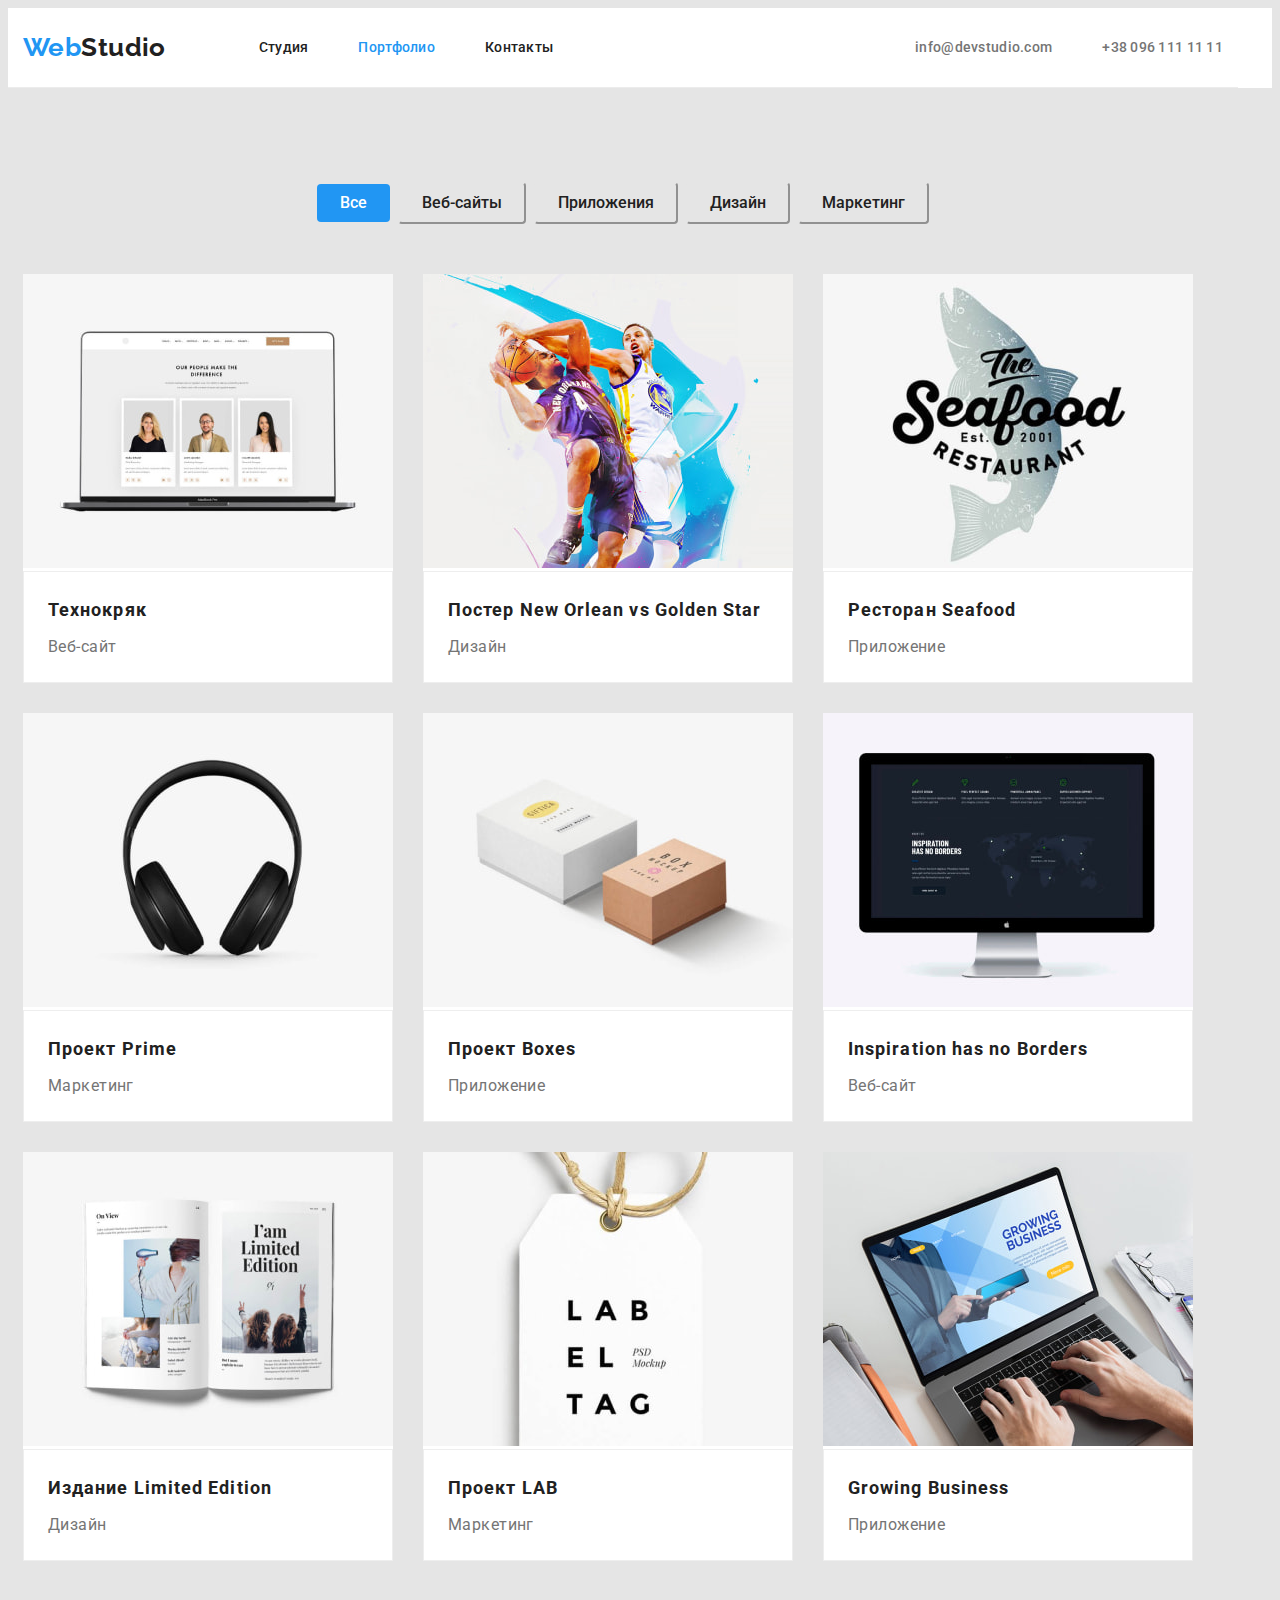
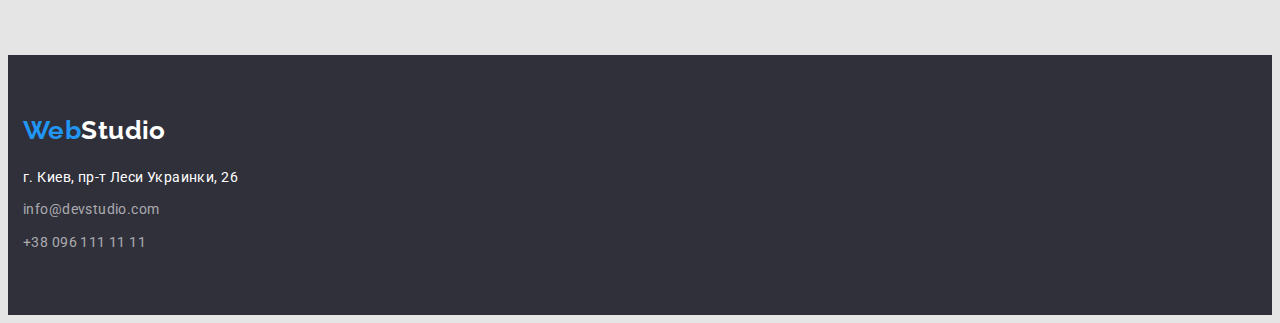
==== portfolio.html @ 458d5ec2 "дз3" ====
<!DOCTYPE html>
<html lang="ru">

    <head>
        <meta charset="UTF-8">
        <meta http-equiv="X-UA-Compatible" content="IE=edge">
        <meta name="viewport" content="width=device-width, initial-scale=1.0">
        <title>Document</title>
        <link rel="preconnect" href="https://fonts.gstatic.com">
        <link href="https://fonts.googleapis.com/css2?family=Raleway:wght@700&family=Roboto:wght@400;500;700;900&display=swap"
            rel="stylesheet">
            <link rel="stylesheet" href="https://cdnjs.cloudflare.com/ajax/libs/modern-normalize/1.0.0/modern-normalize.min.css"
                integrity="sha512-ISS7cAi1PEhQ8jnbJpJZMd29NlhNj4AWYyLOSp2CE/CsHxTCu+r+t0D2yoJudVrd0/8fTVPUVDzY5Tvli75u/g=="
                crossorigin="anonymous" referrerpolicy="no-referrer" />
            <link rel="stylesheet" href="./css/styles.css" />
           
    </head>

    <body>
<header class="header">
    <div class="container header-nav">
        <a href="./index.html" class="logo">Web<span class="logo-part">Studio</span></a>
        <nav>
            <ul class="site-nav list">
                <li class="item">
                    <a href="./index.html" class="link ">Студия</a>
                </li>
                <li class="item">
                    <a href="./portfolio.html" class="link active">Портфолио</a>
                </li>
                <li class="item">
                    <a href="" class="link">Контакты </a>
                </li>
            </ul>
        </nav>
        <ul class="site-contact list">
            <li class="item"> <a href="mailto:info@devstudio.com" class="contact">info@devstudio.com</a></li>
            <li class="item"> <a href="tel:+380961111111" class="contact">+38 096 111 11 11</a> </li>
        </ul>
    </div>
</header>
      
        <main>
            <!-- nav section -->
             <section class="nav-section">
                <div class="container section">
                    <h1 class="content-title">Портфолио</h1>
                
                    <ul  class="nav-list list">
               <li class="item"><button type="button" class="nav-button accent">Все</button></li>
               <li class="item"><button type="button" class="nav-button ">Веб-сайты </button></li>
               <li class="item"><button type="button" class="nav-button ">Приложения </button></li>
               <li class="item"><button type="button" class="nav-button ">Дизайн</button></li>
               <li class="item"><button type="button" class="nav-button ">Маркетинг</button></li>
                </ul>
            
                <ul class="work-list list">
                    <li class="item" >
                        <img  class="img-portfolio" src="./images/img1hw2.jpg" alt="монитор ноутбука с изображением сотрудников">
                      <div class="img-text">
                        <h3 class="work-title">Технокряк</h3>
                        <p class="work-text">Веб-сайт</p>
                    </div>
                    </li>
                    <li class="item" >
                        <img class="img-portfolio" src="./images/img2hw2.jpg" alt="баскетболист блокирует бросок другого баскетболиста" >
                      <div class="img-text">
                        <h3 class="work-title">Постер New Orlean vs Golden Star</h3>
                        <p class="work-text">Дизайн</p>
                        </div>
                    </li>
                    <li class="item" >
                        <img class="img-portfolio" src="./images/img3hw2.jpg" alt="логотип рыбного ресторана" >
                      <div class="img-text"> 
                        <h3 class="work-title">Ресторан Seafood</h3>
                        <p class="work-text">Приложение</p>
                        </div>
                    </li>
                    <li class="item" >
                        <img class="img-portfolio" src="./images/img4hw2.jpg" alt="полноразмерные наушники ">
                      <div class="img-text">
                        <h3 class="work-title">Проект Prime</h3>
                        <p class="work-text">Маркетинг</p>
                        </div>
                    </li>
                    <li class="item" >
                        <img class="img-portfolio" src="./images/img5hw2.jpg" alt="две коробки с макетами">
                      <div class="img-text"> 
                        <h3 class="work-title">Проект Boxes</h3>
                        <p class="work-text">Приложение</p>
                        </div>
                    </li>
                    <li class="item" >
                        <img class="img-portfolio" src="./images/img6hw2.jpg" alt="монитор компютера с изображением главной страницы сайта">
                      <div class="img-text"> 
                        <h3 class="work-title">Inspiration has no Borders</h3>
                        <p class="work-text">Веб-сайт</p>
                        </div>
                    </li>
                    <li class="item" >
                        <img class="img-portfolio" src="./images/img7hw2.jpg" alt="страница книги с изображением женщины держащей в руке фен направленный на лицо">
                      <div class="img-text"> 
                        <h3 class="work-title">Издание Limited Edition</h3>
                        <p class="work-text">Дизайн</p>
                        </div>
                    </li>
                    <li class="item" >
                        <img class="img-portfolio" src="./images/img8hw2.jpg" alt="бирка с названием компании" >
                      <div class="img-text">
                        <h3 class="work-title">Проект LAB</h3>
                        <p class="work-text">Маркетинг</p>
                        </div>
                    </li>
                    <li class="item" >
                        <img class="img-portfolio" src="./images/img9hw2.jpg" alt="человек печатает на ноутбуке" >
                      <div class="img-text"> 
                        <h3 class="work-title">Growing Business</h3>
                        <p class="work-text">Приложение</p>
                        </div>
                    </li>
                </ul>
                </div>
            </section>

        </main>
<footer class="footer">
    <div class="container container-footer">
        <div class="logo-container">
            <a href="./index.html" class="logo">Web<span class="logo-part-footer">Studio</span></a>
        </div>
        <address>
            <p class="address-main"> г. Киев, пр-т Леси Украинки, 26</p>
            <ul class="footer-contact-list list">
                <li class="item"><a href="mailto:info@devstudio.com" class="footer-contact">info@devstudio.com</a></li>
                <li class="item"><a href="tel:+380961111111" class="footer-contact">+38 096 111 11 11</a></li>
            </ul>
        </address>
    </div>
</footer>






        <!--    <footer class="footer">
            <div class="container">
            <a class="logo-container"  href="./index.html" class="logo"><span class="logo">Web</span><span class="logo-part-footer">Studio</span>
            </a>
            <address>
                <p class="address-main"> г. Киев, пр-т Леси Украинки, 26</p>
                <ul class="footer-contact-list list">
                    <li><a href="mailto:info@devstudio.com" class="footer-contact">info@devstudio.com</a></li>
                    <li><a href="tel:+380961111111" class="footer-contact">+38 096 111 11 11</a></li>
                </ul>
            </address>
            </div>
        </footer>  -->
       
        
    </body>
 </html>
---- css/styles.css ----
:root {
  --primary-text-color: #757575;
  --title-text-color: #212121;
  --accent-color: #2196f3;
  --white-color: #ffffff;
  --background-color: #e5e5e5;
  --background-color-hero: #2f303a;
  --portfolio-margin-item: 30px;
}
body {
  background-color: var(--background-color);
  color: var(--primary-text-color);
  font-family: Roboto, sans-serif;
  letter-spacing: 0.03em;
  font-weight: 400;
  font-size: 14px;
}
.container {
  width: 1200px;
  padding-left: 15px;
  padding-right: 15px;
}
h1,
h2,
h3,
h4,
ul,
p {
  margin-top: 0;
  margin-bottom: 0;
  padding-inline-start: 0px;
}

.section {
  padding-top: 94px;
  padding-bottom: 94px;
}
.list {
  list-style: none;
}
.link {
  text-decoration: none;
}

/* header  */

/* header-nav */

.header-nav {
  display: flex;
  align-items: center;
  padding-top: 24px;
  padding-bottom: 24px;
  border-bottom: 1px solid #ececec;
}
/* logo */

.logo {
  color: var(--accent-color);
  font-family: Raleway, sans-serif;
  font-weight: bold;
  font-size: 26px;
  line-height: 1.19;
  text-decoration: none;
}
.logo-part {
  color: var(--title-text-color);
}
.site-nav {
  display: flex;
  margin-left: 93px;
}

.site-nav .item:not(:last-child) {
  margin-right: 50px;
}

.site-nav .link {
  color: var(--title-text-color);
  font-weight: 500;
  line-height: 1.14;
  letter-spacing: 0.02em;
}
.site-nav .link:hover,
.site-nav .link:focus,
.site-nav .link:active,
.link.active {
  color: var(--accent-color);
}
.site-contact {
  display: flex;
  margin-left: auto;
}

.site-contact .item:not(:last-child) {
  margin-right: 50px;
}
.site-contact .contact {
  text-decoration: none;
  color: var(--primary-text-color);
  font-weight: 500;
  line-height: 1.14;
  letter-spacing: 0.02em;
}
.site-contact .contact:hover,
.site-contact .contact:focus {
  color: var(--accent-color);
}
.header {
  background-color: var(--white-color);
}

/* main section */
.hero-container {
  padding-top: 200px;
  padding-bottom: 200px;
}
.hero {
  background-color: var(--background-color-hero);
  text-transform: uppercase;
  text-align: center;
}
.hero .hero-title {
  margin-bottom: 40px;
  color: var(--white-color);
  font-weight: 900;
  font-size: 44px;
  line-height: 1.36;
  letter-spacing: 0.06em;
}

.hero .hero-button {
  border-radius: 4px;
  min-width: 200px;
  padding: 10px 32px;
  border-color: transparent;
  border: 1px;

  color: var(--white-color);
  font: inherit;
  font-weight: bold;
  font-size: 16px;
  line-height: 1.88;
  text-align: center;
  align-items: center;
  letter-spacing: 0.06em;
  background-color: var(--accent-color);
  cursor: pointer;
}

/* content section */

.content-title {
  position: absolute;
  width: 1px;
  height: 1px;
  margin: -1px;
  border: 0;
  padding: 0;

  white-space: nowrap;
  clip-path: inset(100%);
  clip: rect(0 0 0 0);
  overflow: hidden;
}
.content-list {
  display: flex;
}
.content-list .item:not(:last-child) {
  margin-right: 30px;
}

.content-list-title {
  margin-bottom: 10px;

  color: var(--title-text-color);
  font-weight: bold;
  line-height: 1.14;
  text-transform: uppercase;
}
.content-list .content-text {
  line-height: 1.71;
}

/* images content section */
.images-list {
  display: flex;
}

.images-list .item:not(:last-child) {
  margin-right: 30px;
}
.images-section-title {
  margin-bottom: 50px;
  color: var(--title-text-color);

  font-weight: bold;
  font-size: 36px;
  line-height: 1.17;
  text-align: center;
}

/* team section */
.team-section {
  background-color: var();
}
.team-section-title {
  margin-bottom: 50px;

  color: var(--title-text-color);
  font-weight: bold;
  font-size: 36px;
  line-height: 1.17;
  text-align: center;
}
.team-list {
  display: flex;
}
.team-list .item:not(:last-child) {
  margin-right: 30px;
}

.team-list .team-title {
  margin-bottom: 10px;

  color: var(--title-text-color);
  font-weight: 500;
  font-size: 16px;
  line-height: 1.19;
  text-align: center;
}
.team-list .team-text {
  font-size: 16px;
  line-height: 1.19;
  text-align: center;
}
.img {
  margin-bottom: 30px;
}
/* footer  */
.footer {
  background-color: var(--background-color-hero);
}
.address-main {
  font-style: normal;
  color: var(--white-color);
  line-height: 1.71;
}
.footer-contact-list .footer-contact {
  font-style: normal;
  text-decoration: none;
  line-height: 1.71;
  color: rgba(255, 255, 255, 0.6);
}
.logo-part-footer {
  color: var(--white-color);
}
.logo-container {
  margin-bottom: 20px;
}
.footer-contact-list .item {
  margin-top: 9px;
}
.container-footer {
  padding-top: 60px;
  padding-bottom: 60px;
}
/* portfolio */
.nav-section {
  background-color: var(--background-color);
}

.button-container {
  display: flex;
}
.nav-list {
  display: flex;
  align-items: center;
  justify-content: center;
  margin-bottom: 50px;
}
.nav-list .item:not(:last-child) {
  margin-right: 8px;
}

.nav-list .nav-button {
  background: var(--background-color);
  border-radius: 4px;
  border-color: var(--background-color);
  padding-left: 22px;
  padding-right: 22px;
  padding-top: 6px;
  padding-bottom: 6px;
  min-width: 73px;

  color: var(--title-text-color);
  font: inherit;
  font-weight: 500;
  font-size: 16px;
  line-height: 1.62;
  text-align: center;
  cursor: pointer;
}
.nav-list .nav-button:hover,
.nav-list .nav-button:focus {
  color: var(--white-color);
  background-color: var(--accent-color);
}
.nav-button.accent {
  border: 1px;
  color: var(--white-color);
  background-color: var(--accent-color);
  border-color: transparent;
}
.work-list {
  padding: 0;
  margin: 0;
  list-style: none;
  display: flex;
  flex-wrap: wrap;
  margin-top: calc(-1 * var(--portfolio-margin-item));
  margin-left: calc(-1 * var(--portfolio-margin-item));
}
.work-list .item {
  flex-basis: calc(100% / 3- var(--portfolio-margin-item));
  margin-top: var(--portfolio-margin-item);
  margin-left: var(--portfolio-margin-item);
  background-color: var(--white-color);
}
.img-text {
  padding-left: 24px;
  padding-right: 24px;
  padding-top: 20px;
  padding-bottom: 20px;
  border: 1px solid #eeeeee;
}
.work-list .work-title {
  color: var(--title-text-color);
  font-weight: bold;
  font-size: 18px;
  line-height: 2;
  letter-spacing: 0.06em;
  margin-bottom: 4px;
}
.work-list .work-text {
  font-size: 16px;
  line-height: 1.87;
}
.img-portfolio {
  max-width: 100%;
}
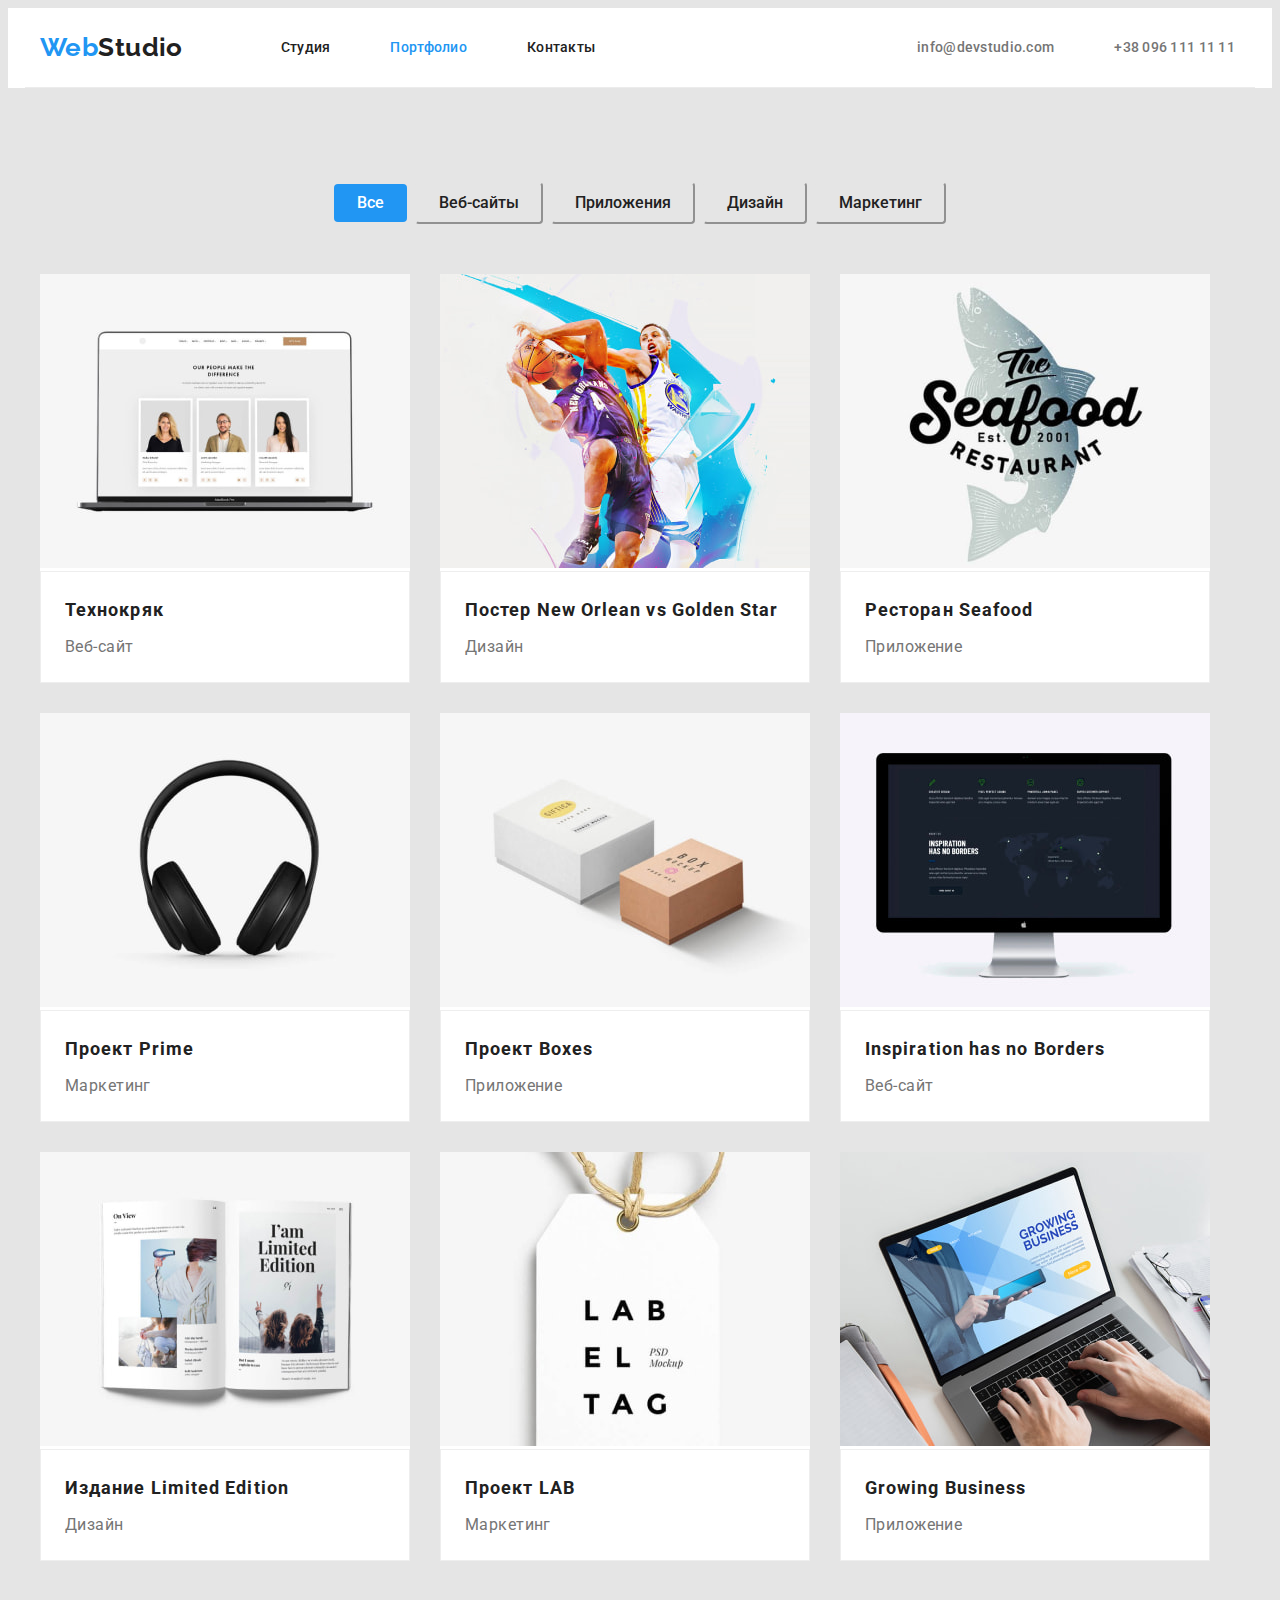
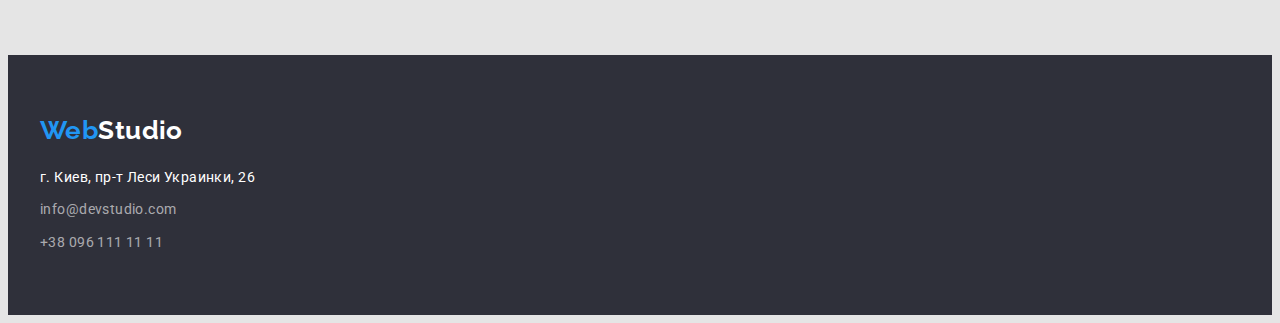
==== commit c12e1f94: "дз3" ====
--- a/portfolio.html
+++ b/portfolio.html
@@ -42,8 +42,8 @@
       
         <main>
             <!-- nav section -->
-             <section class="nav-section">
-                <div class="container section">
+             <section class="nav-section section">
+                <div class="container ">
                     <h1 class="content-title">Портфолио</h1>
                 
                     <ul  class="nav-list list">
@@ -125,9 +125,7 @@
         </main>
 <footer class="footer">
     <div class="container container-footer">
-        <div class="logo-container">
             <a href="./index.html" class="logo">Web<span class="logo-part-footer">Studio</span></a>
-        </div>
         <address>
             <p class="address-main"> г. Киев, пр-т Леси Украинки, 26</p>
             <ul class="footer-contact-list list">
--- a/css/styles.css
+++ b/css/styles.css
@@ -6,6 +6,7 @@
   --background-color: #e5e5e5;
   --background-color-hero: #2f303a;
   --portfolio-margin-item: 30px;
+  --background-color-team: #f5f4fa;
 }
 body {
   background-color: var(--background-color);
@@ -16,6 +17,7 @@
   font-size: 14px;
 }
 .container {
+  margin: auto;
   width: 1200px;
   padding-left: 15px;
   padding-right: 15px;
@@ -35,6 +37,10 @@
   padding-top: 94px;
   padding-bottom: 94px;
 }
+.images-section {
+  padding-top: 0;
+  padding-bottom: 94px;
+}
 .list {
   list-style: none;
 }
@@ -80,6 +86,7 @@
   font-weight: 500;
   line-height: 1.14;
   letter-spacing: 0.02em;
+  padding: 5px 5px;
 }
 .site-nav .link:hover,
 .site-nav .link:focus,
@@ -101,6 +108,7 @@
   font-weight: 500;
   line-height: 1.14;
   letter-spacing: 0.02em;
+  padding: 5px 5px;
 }
 .site-contact .contact:hover,
 .site-contact .contact:focus {
@@ -202,7 +210,7 @@
 
 /* team section */
 .team-section {
-  background-color: var();
+  background-color: var(--background-color-team);
 }
 .team-section-title {
   margin-bottom: 50px;
@@ -215,6 +223,10 @@
 }
 .team-list {
   display: flex;
+}
+.img-team-text {
+  margin-top: 30px;
+  margin-bottom: 30px;
 }
 .team-list .item:not(:last-child) {
   margin-right: 30px;
@@ -245,6 +257,7 @@
   font-style: normal;
   color: var(--white-color);
   line-height: 1.71;
+  margin-top: 20px;
 }
 .footer-contact-list .footer-contact {
   font-style: normal;
@@ -255,9 +268,7 @@
 .logo-part-footer {
   color: var(--white-color);
 }
-.logo-container {
-  margin-bottom: 20px;
-}
+
 .footer-contact-list .item {
   margin-top: 9px;
 }
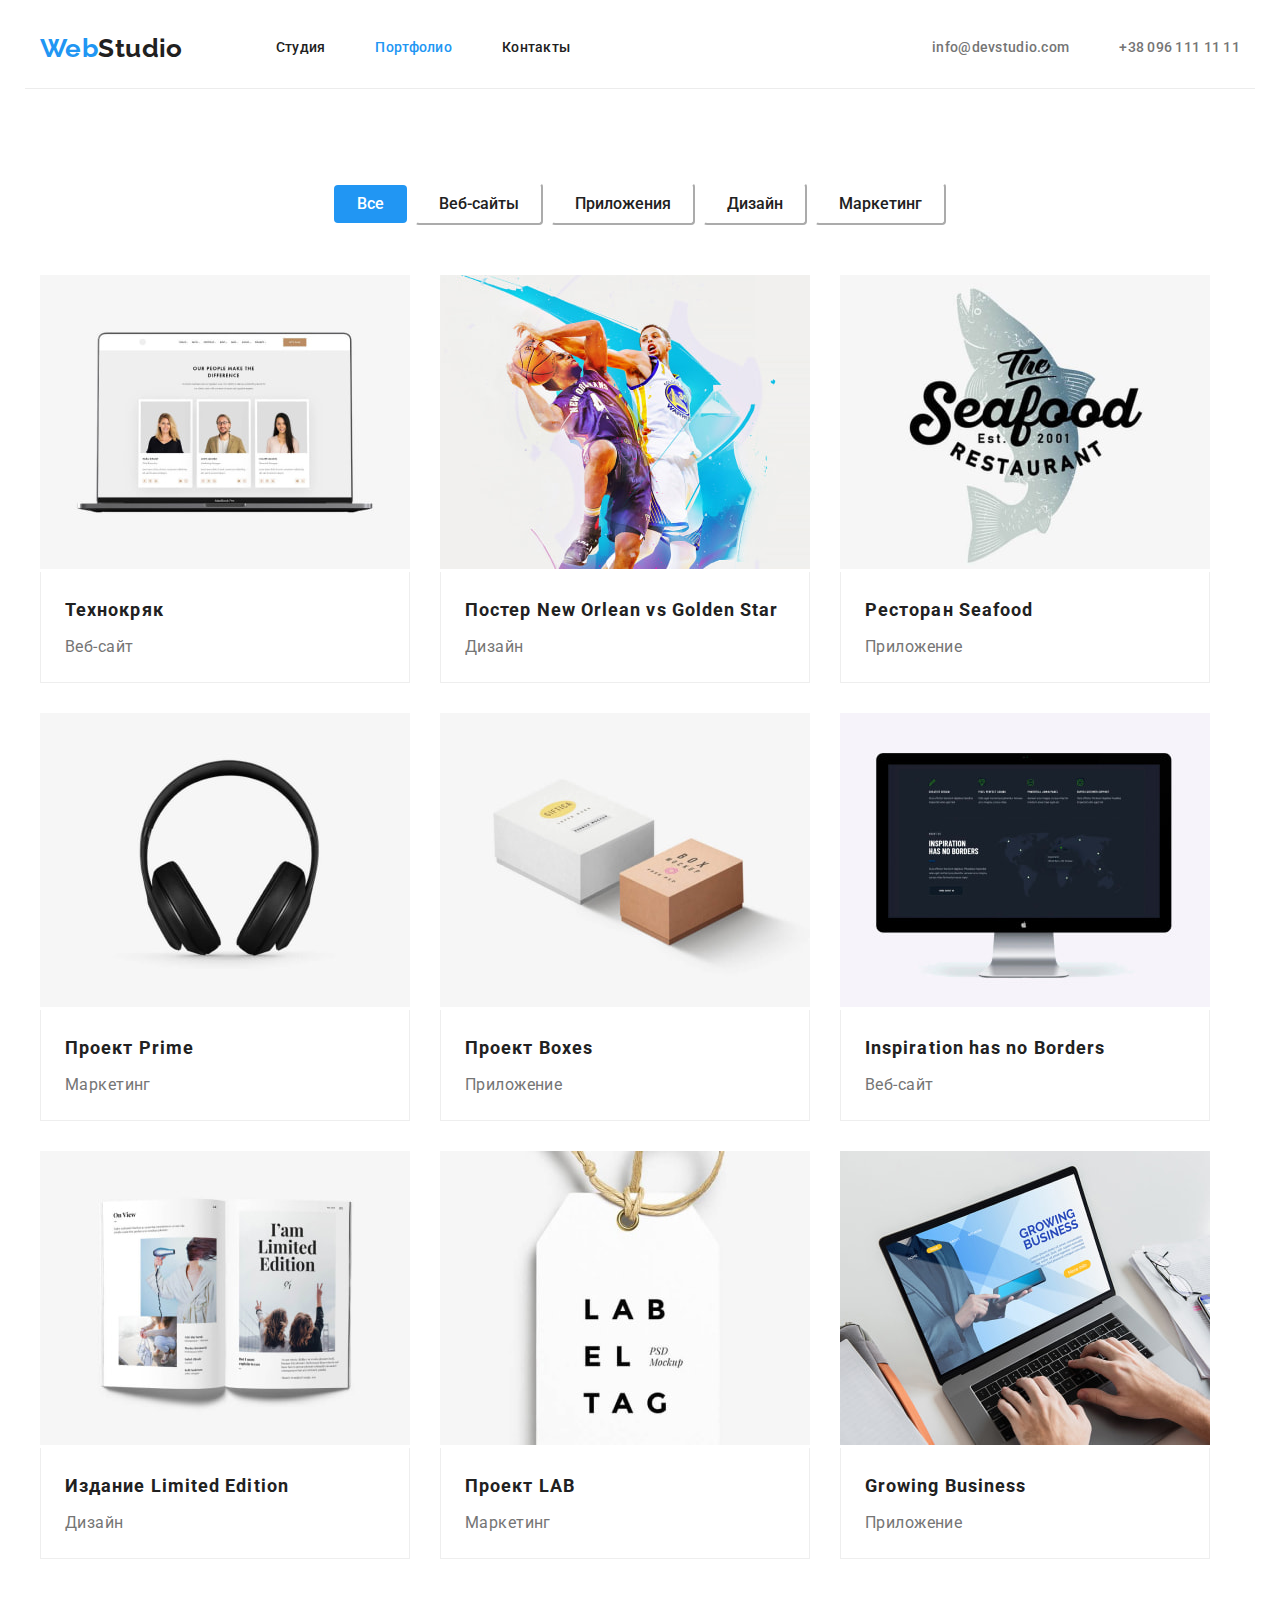
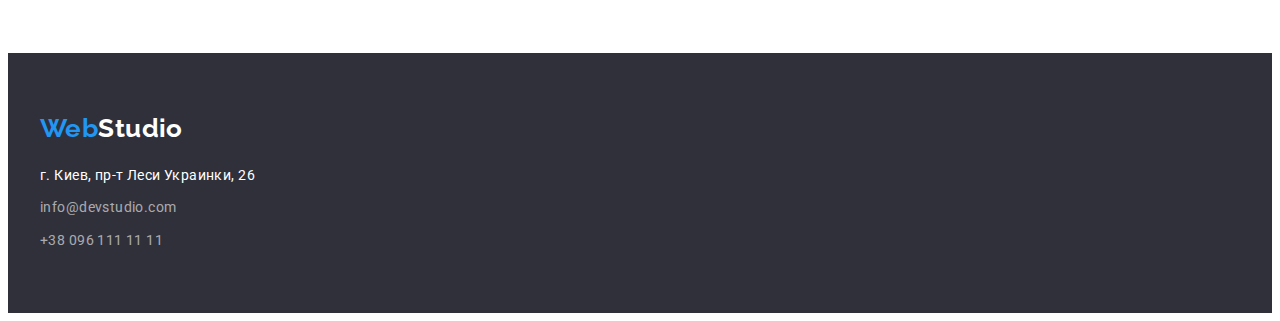
==== commit 6502a637: "дз3" ====
--- a/portfolio.html
+++ b/portfolio.html
@@ -124,9 +124,9 @@
 
         </main>
 <footer class="footer">
-    <div class="container container-footer">
+    <div class="container">
             <a href="./index.html" class="logo">Web<span class="logo-part-footer">Studio</span></a>
-        <address>
+        <address class="address">
             <p class="address-main"> г. Киев, пр-т Леси Украинки, 26</p>
             <ul class="footer-contact-list list">
                 <li class="item"><a href="mailto:info@devstudio.com" class="footer-contact">info@devstudio.com</a></li>
--- a/css/styles.css
+++ b/css/styles.css
@@ -3,7 +3,7 @@
   --title-text-color: #212121;
   --accent-color: #2196f3;
   --white-color: #ffffff;
-  --background-color: #e5e5e5;
+  --background-color: #ffffff;
   --background-color-hero: #2f303a;
   --portfolio-margin-item: 30px;
   --background-color-team: #f5f4fa;
@@ -55,8 +55,6 @@
 .header-nav {
   display: flex;
   align-items: center;
-  padding-top: 24px;
-  padding-bottom: 24px;
   border-bottom: 1px solid #ececec;
 }
 /* logo */
@@ -82,11 +80,13 @@
 }
 
 .site-nav .link {
+  display: inline-block;
   color: var(--title-text-color);
   font-weight: 500;
   line-height: 1.14;
   letter-spacing: 0.02em;
-  padding: 5px 5px;
+  padding-top: 32px;
+  padding-bottom: 32px;
 }
 .site-nav .link:hover,
 .site-nav .link:focus,
@@ -103,12 +103,13 @@
   margin-right: 50px;
 }
 .site-contact .contact {
+  display: inline-block;
   text-decoration: none;
   color: var(--primary-text-color);
   font-weight: 500;
   line-height: 1.14;
   letter-spacing: 0.02em;
-  padding: 5px 5px;
+  padding: 32px 0px;
 }
 .site-contact .contact:hover,
 .site-contact .contact:focus {
@@ -157,7 +158,9 @@
 }
 
 /* content section */
-
+.content-section {
+  background-color: var(--background-color);
+}
 .content-title {
   position: absolute;
   width: 1px;
@@ -191,6 +194,10 @@
 }
 
 /* images content section */
+
+.images-section {
+  background-color: var(--background-color);
+}
 .images-list {
   display: flex;
 }
@@ -224,16 +231,25 @@
 .team-list {
   display: flex;
 }
+.img {
+  margin: 0;
+}
 .img-team-text {
-  margin-top: 30px;
-  margin-bottom: 30px;
+  padding-top: 30px;
+  padding-bottom: 30px;
 }
 .team-list .item:not(:last-child) {
   margin-right: 30px;
 }
+.team-list .item {
+  background: var(--white-color);
+  border-radius: 0px 0px 4px 4px;
+  box-shadow: 0px 1px 3px rgba(0, 0, 0, 0.12), 0px 1px 1px rgba(0, 0, 0, 0.14),
+    0px 2px 1px rgba(0, 0, 0, 0.2);
+}
 
 .team-list .team-title {
-  margin-bottom: 10px;
+  padding-bottom: 10px;
 
   color: var(--title-text-color);
   font-weight: 500;
@@ -246,19 +262,22 @@
   line-height: 1.19;
   text-align: center;
 }
-.img {
-  margin-bottom: 30px;
-}
+
 /* footer  */
 .footer {
   background-color: var(--background-color-hero);
+  padding-top: 60px;
+  padding-bottom: 60px;
 }
 .address-main {
   font-style: normal;
   color: var(--white-color);
   line-height: 1.71;
+}
+.address {
   margin-top: 20px;
 }
+
 .footer-contact-list .footer-contact {
   font-style: normal;
   text-decoration: none;
@@ -272,10 +291,7 @@
 .footer-contact-list .item {
   margin-top: 9px;
 }
-.container-footer {
-  padding-top: 60px;
-  padding-bottom: 60px;
-}
+
 /* portfolio */
 .nav-section {
   background-color: var(--background-color);
@@ -343,7 +359,9 @@
   padding-right: 24px;
   padding-top: 20px;
   padding-bottom: 20px;
-  border: 1px solid #eeeeee;
+  border-bottom: 1px solid #eeeeee;
+  border-left: 1px solid #eeeeee;
+  border-right: 1px solid #eeeeee;
 }
 .work-list .work-title {
   color: var(--title-text-color);
@@ -351,7 +369,7 @@
   font-size: 18px;
   line-height: 2;
   letter-spacing: 0.06em;
-  margin-bottom: 4px;
+  padding-bottom: 4px;
 }
 .work-list .work-text {
   font-size: 16px;
